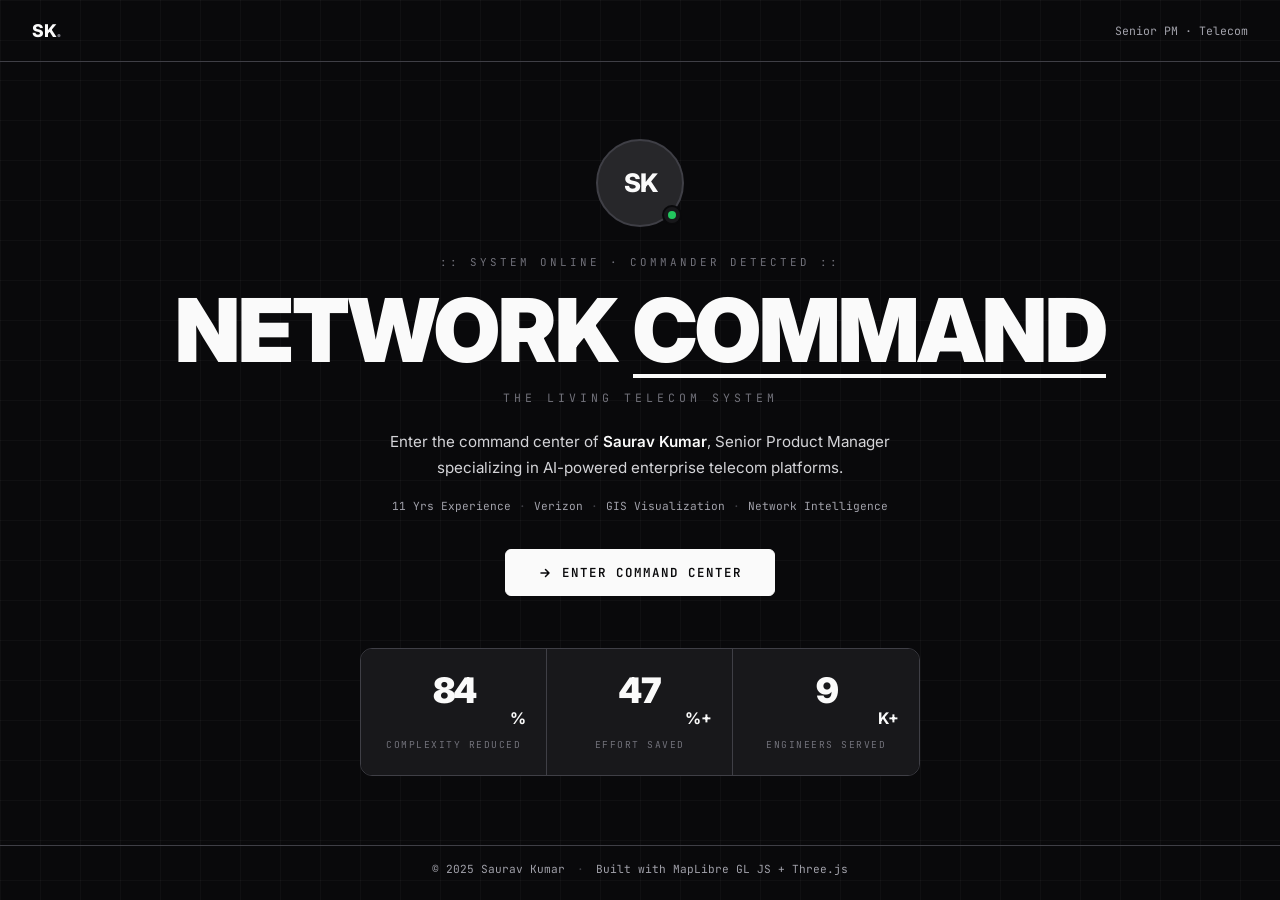
==== index.html @ 1d6c74d1 "feat: 3D Telecom Portfolio City — MapLibre + Three.js command center - Landing page: shadcn B&W them" ====
<!DOCTYPE html>
<html lang="en">
<head>
  <meta charset="UTF-8" />
  <meta name="viewport" content="width=device-width, initial-scale=1.0" />
  <title>Saurav Kumar — Network Command</title>
  <meta name="description" content="Portfolio of Saurav Kumar, Senior Product Manager specializing in enterprise telecom platforms, GIS visualization, and AI-powered network operations." />
  <link rel="preconnect" href="https://fonts.googleapis.com" />
  <link rel="preconnect" href="https://fonts.gstatic.com" crossorigin />
  <link href="https://fonts.googleapis.com/css2?family=Inter:wght@300;400;500;600;700;800;900&family=JetBrains+Mono:wght@400;500&display=swap" rel="stylesheet" />
  <link rel="stylesheet" href="style.css" />
</head>
<body class="landing-body">

  <!-- Background grid -->
  <div class="bg-grid" aria-hidden="true"></div>

  <!-- Landing Page -->
  <main class="landing" id="landing">

    <!-- Nav -->
    <nav class="landing-nav">
      <span class="nav-logo">SK<span class="nav-dot">.</span></span>
      <span class="nav-meta font-mono">Senior PM · Telecom</span>
    </nav>

    <!-- Hero -->
    <section class="hero">

      <!-- Profile avatar -->
      <div class="avatar-wrap">
        <div class="avatar" id="avatar">
          <span class="avatar-initials">SK</span>
        </div>
        <div class="avatar-badge" title="Online">
          <span class="badge-dot"></span>
        </div>
      </div>

      <!-- Status line -->
      <p class="status-line font-mono" aria-label="System status">
        :: SYSTEM ONLINE · COMMANDER DETECTED ::
      </p>

      <!-- Headline -->
      <h1 class="hero-headline">
        <span class="headline-word">NETWORK</span>
        <span class="headline-word accent-word">COMMAND</span>
      </h1>

      <p class="hero-sub font-mono">THE LIVING TELECOM SYSTEM</p>

      <!-- Description -->
      <p class="hero-desc">
        Enter the command center of <strong>Saurav Kumar</strong>, Senior Product Manager<br />
        specializing in AI-powered enterprise telecom platforms.
      </p>

      <!-- Meta tags -->
      <div class="meta-tags font-mono">
        <span>11 Yrs Experience</span>
        <span class="meta-sep">·</span>
        <span>Verizon</span>
        <span class="meta-sep">·</span>
        <span>GIS Visualization</span>
        <span class="meta-sep">·</span>
        <span>Network Intelligence</span>
      </div>

      <!-- CTA -->
      <a href="map.html" class="cta-btn" id="enter-btn">
        <svg width="14" height="14" viewBox="0 0 14 14" fill="none" aria-hidden="true">
          <path d="M3 7h8M7.5 3.5L11 7l-3.5 3.5" stroke="currentColor" stroke-width="1.5" stroke-linecap="round" stroke-linejoin="round"/>
        </svg>
        ENTER COMMAND CENTER
      </a>

      <!-- Stats -->
      <div class="stats-grid">
        <div class="stat-item">
          <span class="stat-num" data-target="90">0</span><span class="stat-unit">%</span>
          <p class="stat-label font-mono">COMPLEXITY REDUCED</p>
        </div>
        <div class="stat-item">
          <span class="stat-num" data-target="50">0</span><span class="stat-unit">%+</span>
          <p class="stat-label font-mono">EFFORT SAVED</p>
        </div>
        <div class="stat-item">
          <span class="stat-num" data-target="10">0</span><span class="stat-unit">K+</span>
          <p class="stat-label font-mono">ENGINEERS SERVED</p>
        </div>
      </div>

    </section>

    <!-- Footer -->
    <footer class="landing-footer font-mono">
      <span>© 2025 Saurav Kumar</span>
      <span class="meta-sep">·</span>
      <span>Built with MapLibre GL JS + Three.js</span>
    </footer>

  </main>

  <script>
    // Count-up animation on stat numbers
    function countUp(el) {
      const target = parseInt(el.dataset.target, 10);
      const dur = 1800;
      const start = performance.now();
      function step(now) {
        const p = Math.min((now - start) / dur, 1);
        const ease = 1 - Math.pow(1 - p, 3);
        el.textContent = Math.round(ease * target);
        if (p < 1) requestAnimationFrame(step);
      }
      requestAnimationFrame(step);
    }

    // Trigger on scroll into view
    const observer = new IntersectionObserver(entries => {
      entries.forEach(e => {
        if (e.isIntersecting) {
          e.target.querySelectorAll('.stat-num').forEach(n => countUp(n));
          observer.unobserve(e.target);
        }
      });
    }, { threshold: 0.2 });
    observer.observe(document.querySelector('.stats-grid'));

    // CTA hover ripple
    document.getElementById('enter-btn').addEventListener('mouseenter', function() {
      this.classList.add('hovered');
    });
    document.getElementById('enter-btn').addEventListener('mouseleave', function() {
      this.classList.remove('hovered');
    });
  </script>
</body>
</html>
---- style.css ----
/* ════════════════════════════════════════════════
   Shadcn Black & White Design System
   Inspired by: shadcn/ui neutral palette
   ════════════════════════════════════════════════ */

@import url('https://fonts.googleapis.com/css2?family=Inter:wght@300;400;500;600;700;800;900&family=JetBrains+Mono:wght@400;500&display=swap');

*, *::before, *::after { box-sizing: border-box; margin: 0; padding: 0; }

:root {
  /* shadcn neutral palette */
  --bg-0:        #09090b;   /* zinc-950 */
  --bg-1:        #18181b;   /* zinc-900 */
  --bg-2:        #27272a;   /* zinc-800 */
  --border:      #3f3f46;   /* zinc-700 */
  --border-light:#e4e4e7;   /* zinc-200 */
  --muted:       #71717a;   /* zinc-500 */
  --muted-fg:    #a1a1aa;   /* zinc-400 */
  --fg:          #fafafa;   /* zinc-50  */
  --fg-dim:      #d4d4d8;   /* zinc-300 */

  /* light panel vars (for map.html side panel) */
  --panel-bg:    #ffffff;
  --panel-fg:    #09090b;
  --panel-muted: #71717a;
  --panel-border:#e4e4e7;

  --font:  'Inter', system-ui, sans-serif;
  --mono:  'JetBrains Mono', 'Consolas', monospace;
  --r:     6px;
  --r-lg:  12px;
  --r-xl:  16px;
}

html, body { width: 100%; height: 100%; font-family: var(--font); }

.font-mono { font-family: var(--mono) !important; }

/* ── Shared Utilities ─────────────────────────────────────────── */
.hidden { display: none !important; }

/* ════════════════════════════════════════════════
   LANDING PAGE
   ════════════════════════════════════════════════ */

.landing-body {
  background: var(--bg-0);
  color: var(--fg);
  min-height: 100vh;
  overflow-x: hidden;
  position: relative;
}

/* Subtle grid background */
.bg-grid {
  position: fixed; inset: 0; z-index: 0; pointer-events: none;
  background-image:
    linear-gradient(rgba(255,255,255,0.03) 1px, transparent 1px),
    linear-gradient(90deg, rgba(255,255,255,0.03) 1px, transparent 1px);
  background-size: 40px 40px;
}

/* Nav */
.landing-nav {
  position: relative; z-index: 10;
  display: flex; align-items: center; justify-content: space-between;
  padding: 20px 32px;
  border-bottom: 1px solid var(--border);
}
.nav-logo {
  font-size: 1.1rem; font-weight: 800; letter-spacing: -0.5px;
  color: var(--fg);
}
.nav-dot { color: var(--muted); }
.nav-meta { font-size: 0.72rem; color: var(--muted-fg); }

/* Main hero section */
.landing { position: relative; z-index: 1; }

.hero {
  display: flex; flex-direction: column; align-items: center;
  justify-content: center; text-align: center;
  padding: 56px 24px 48px;
  min-height: calc(100vh - 65px - 52px);
  gap: 0;
}

/* Avatar */
.avatar-wrap {
  position: relative; margin-bottom: 28px;
}
.avatar {
  width: 88px; height: 88px; border-radius: 50%;
  background: var(--bg-2);
  border: 2px solid var(--border);
  display: flex; align-items: center; justify-content: center;
  overflow: hidden;
}
.avatar img { width: 100%; height: 100%; object-fit: cover; }
.avatar-initials {
  font-size: 1.6rem; font-weight: 800; color: var(--fg);
  letter-spacing: -1px;
}
.avatar-badge {
  position: absolute; bottom: 2px; right: 2px;
  width: 20px; height: 20px; border-radius: 50%;
  background: var(--bg-1); 
  display: flex; align-items: center; justify-content: center;
  border: 2px solid var(--bg-0);
}
.badge-dot {
  width: 8px; height: 8px; border-radius: 50%; background: #22c55e;
  animation: pulse-dot 2s ease-in-out infinite;
}
@keyframes pulse-dot {
  0%,100% { opacity:1; transform:scale(1); }
  50% { opacity:0.7; transform:scale(1.2); }
}

/* Status line */
.status-line {
  font-size: 0.68rem; letter-spacing: 3px; color: var(--muted);
  margin-bottom: 20px; text-transform: uppercase;
}

/* Hero headline */
.hero-headline {
  font-size: clamp(2.8rem, 8vw, 5.5rem);
  font-weight: 900; letter-spacing: -2px; line-height: 0.95;
  margin-bottom: 12px;
  display: flex; gap: 16px; flex-wrap: wrap; justify-content: center;
}
.headline-word { color: var(--fg); }
.accent-word {
  color: var(--fg);
  border-bottom: 4px solid var(--fg);
  padding-bottom: 2px;
}

/* Sub */
.hero-sub {
  font-size: 0.72rem; letter-spacing: 4px; color: var(--muted);
  margin-bottom: 24px; text-transform: uppercase;
}

/* Description */
.hero-desc {
  font-size: 0.95rem; color: var(--fg-dim); line-height: 1.7;
  font-weight: 400; max-width: 520px; margin-bottom: 18px;
}
.hero-desc strong { color: var(--fg); font-weight: 600; }

/* Meta tags */
.meta-tags {
  display: flex; align-items: center; gap: 8px; flex-wrap: wrap;
  justify-content: center;
  font-size: 0.7rem; color: var(--muted-fg); margin-bottom: 36px;
}
.meta-sep { color: var(--border); }

/* CTA Button */
.cta-btn {
  display: inline-flex; align-items: center; gap: 10px;
  background: var(--fg); color: var(--bg-0);
  font-family: var(--mono); font-size: 0.78rem; font-weight: 600;
  letter-spacing: 2px; text-transform: uppercase; text-decoration: none;
  padding: 14px 32px;
  border: 1px solid var(--fg);
  border-radius: var(--r);
  transition: all 0.18s ease;
  margin-bottom: 52px;
  position: relative; overflow: hidden;
}
.cta-btn::after {
  content: ''; position: absolute; inset: 0;
  background: var(--bg-0); opacity: 0;
  transition: opacity 0.18s;
}
.cta-btn:hover { color: var(--fg); background: transparent; }
.cta-btn svg { stroke: currentColor; flex-shrink: 0; }

/* Stats Grid */
.stats-grid {
  display: grid; grid-template-columns: repeat(3, 1fr);
  gap: 0; width: 100%; max-width: 560px;
  border: 1px solid var(--border);
  border-radius: var(--r-lg); overflow: hidden;
}
.stat-item {
  padding: 24px 20px;
  display: flex; flex-direction: column; align-items: center;
  border-right: 1px solid var(--border);
  background: var(--bg-1);
}
.stat-item:last-child { border-right: none; }
.stat-num {
  font-size: 2.2rem; font-weight: 900; color: var(--fg);
  letter-spacing: -2px; line-height: 1;
  font-variant-numeric: tabular-nums;
}
.stat-unit { font-size: 1rem; font-weight: 700; color: var(--fg); align-self: flex-end; margin-bottom: 4px; }
.stat-item > div { display: flex; align-items: baseline; gap: 2px; }
.stat-label {
  font-size: 0.6rem; letter-spacing: 1.5px; color: var(--muted);
  text-transform: uppercase; margin-top: 6px;
}

/* Landing footer */
.landing-footer {
  position: relative; z-index: 1;
  border-top: 1px solid var(--border);
  padding: 16px 32px;
  display: flex; align-items: center; justify-content: center;
  gap: 12px; font-size: 0.7rem; color: var(--muted-fg);
}

/* ════════════════════════════════════════════════
   MAP PAGE
   ════════════════════════════════════════════════ */

.map-body {
  background: #fff;
  color: var(--panel-fg);
  height: 100vh; overflow: hidden;
  font-family: var(--font);
}

/* MapLibre container */
#map { position: fixed; inset: 0; z-index: 0; }

/* Top nav bar on map page */
#map-nav {
  position: fixed; top: 0; left: 0; right: 0; z-index: 100;
  background: rgba(255,255,255,0.92); backdrop-filter: blur(12px);
  border-bottom: 1px solid var(--panel-border);
  display: flex; align-items: center; gap: 16px;
  padding: 12px 24px; height: 56px;
}
.map-nav-back {
  display: flex; align-items: center; gap: 6px;
  color: var(--panel-fg); text-decoration: none;
  font-size: 0.8rem; font-weight: 600;
  padding: 6px 12px; border: 1px solid var(--panel-border);
  border-radius: var(--r); transition: background 0.15s;
}
.map-nav-back:hover { background: var(--border-light); }
.map-nav-back svg { stroke: currentColor; }
.nav-divider { width: 1px; height: 20px; background: var(--panel-border); }
.map-nav-title {
  font-size: 0.9rem; font-weight: 700; color: var(--panel-fg);
  letter-spacing: -0.3px;
}
.map-nav-subtitle {
  font-family: var(--mono); font-size: 0.68rem;
  color: var(--panel-muted); margin-left: auto;
}
.online-badge {
  display: flex; align-items: center; gap: 5px;
  font-family: var(--mono); font-size: 0.68rem; color: #16a34a;
  background: #f0fdf4; border: 1px solid #bbf7d0;
  border-radius: 999px; padding: 3px 10px;
}
.online-dot { width: 6px; height: 6px; border-radius: 50%; background: #16a34a; }

/* Zone legend bar */
#zone-legend {
  position: fixed; bottom: 24px; left: 50%; transform: translateX(-50%);
  z-index: 100;
  background: rgba(255,255,255,0.95); backdrop-filter: blur(12px);
  border: 1px solid var(--panel-border); border-radius: 999px;
  padding: 10px 20px;
  display: flex; align-items: center; gap: 20px;
  box-shadow: 0 4px 24px rgba(0,0,0,0.08);
  white-space: nowrap;
}
.legend-item {
  display: flex; align-items: center; gap: 6px;
  font-size: 0.75rem; font-weight: 600; color: var(--panel-fg);
  cursor: pointer; transition: opacity 0.15s;
  padding: 2px 6px; border-radius: var(--r);
}
.legend-item:hover { background: var(--border-light); }
.legend-dot { width: 8px; height: 8px; border-radius: 50%; background: var(--panel-fg); flex-shrink: 0; }
.legend-dot.active { background: #000; box-shadow: 0 0 0 2px rgba(0,0,0,0.15); }

/* ── Right Side Panel ──────────────────────────────────────────── */
#zone-panel {
  position: fixed; top: 56px; right: 0; bottom: 0; z-index: 90;
  width: 380px;
  background: var(--panel-bg);
  border-left: 1px solid var(--panel-border);
  display: flex; flex-direction: column;
  transform: translateX(100%);
  transition: transform 0.3s cubic-bezier(0.16,1,0.3,1);
  overflow: hidden;
}
#zone-panel.open { transform: translateX(0); }

/* Panel header */
.panel-header {
  padding: 20px 24px 16px;
  border-bottom: 1px solid var(--panel-border);
  display: flex; align-items: flex-start; gap: 14px;
}
.panel-icon {
  width: 44px; height: 44px; border-radius: var(--r-lg);
  background: var(--border-light); display: flex;
  align-items: center; justify-content: center;
  font-size: 1.3rem; flex-shrink: 0;
}
.panel-header-text { flex: 1; min-width: 0; }
.panel-tag {
  font-family: var(--mono); font-size: 0.6rem; letter-spacing: 2px;
  color: var(--panel-muted); text-transform: uppercase; margin-bottom: 4px;
}
.panel-title {
  font-size: 1rem; font-weight: 700; color: var(--panel-fg);
  line-height: 1.25; letter-spacing: -0.3px;
}
.panel-close {
  width: 28px; height: 28px; border-radius: var(--r);
  border: 1px solid var(--panel-border);
  background: none; cursor: pointer; display: flex;
  align-items: center; justify-content: center;
  color: var(--panel-muted); flex-shrink: 0;
  transition: all 0.15s;
}
.panel-close:hover { background: var(--border-light); color: var(--panel-fg); }

/* Panel body */
.panel-body { flex: 1; overflow-y: auto; padding: 20px 24px; display: flex; flex-direction: column; gap: 20px; }

.panel-desc {
  font-size: 0.875rem; color: var(--panel-fg); line-height: 1.65;
  font-weight: 400;
}

/* Achievement metrics */
.panel-section-label {
  font-family: var(--mono); font-size: 0.6rem; letter-spacing: 2px;
  color: var(--panel-muted); text-transform: uppercase;
  margin-bottom: 10px; display: block;
}
.achievements-grid { display: flex; flex-direction: column; gap: 8px; }
.ach-row {
  display: flex; align-items: center; gap: 14px;
  padding: 12px 16px; border: 1px solid var(--panel-border);
  border-radius: var(--r-lg); background: #fafafa;
}
.ach-stat {
  font-size: 1.6rem; font-weight: 900; color: var(--panel-fg);
  letter-spacing: -1px; min-width: 72px; line-height: 1;
  font-variant-numeric: tabular-nums;
}
.ach-label {
  font-size: 0.78rem; color: var(--panel-muted); line-height: 1.35;
  font-weight: 500;
}

/* Tools */
.tools-wrap { display: flex; flex-wrap: wrap; gap: 6px; }
.tool-chip {
  font-family: var(--mono); font-size: 0.65rem; font-weight: 500;
  padding: 4px 10px; border: 1px solid var(--panel-border);
  border-radius: 999px; color: var(--panel-fg); background: transparent;
}

/* Sub-items for hall pedestals */
.pedestal-list { display: flex; flex-direction: column; gap: 8px; }
.pedestal-item {
  padding: 14px 16px; border: 1px solid var(--panel-border);
  border-radius: var(--r-lg); cursor: pointer; transition: background 0.15s;
}
.pedestal-item:hover { background: var(--border-light); }
.pedestal-item-top {
  display: flex; align-items: center; gap: 10px; margin-bottom: 4px;
}
.ped-icon { font-size: 1.2rem; }
.ped-tag { font-family: var(--mono); font-size: 0.58rem; letter-spacing: 2px; color: var(--panel-muted); }
.ped-title { font-size: 0.82rem; font-weight: 700; color: var(--panel-fg); }
.ped-body { font-size: 0.78rem; color: var(--panel-muted); line-height: 1.55; display: none; }
.pedestal-item.expanded .ped-body { display: block; margin-top: 8px; }

/* Scrollbar */
.panel-body::-webkit-scrollbar { width: 4px; }
.panel-body::-webkit-scrollbar-track { background: transparent; }
.panel-body::-webkit-scrollbar-thumb { background: var(--panel-border); border-radius: 2px; }

/* ── Marker Popup ──────────────────────────────────────────────── */
.zone-marker-label {
  background: #fff; color: #09090b;
  border: 1px solid #e4e4e7; border-radius: 6px;
  padding: 6px 12px; font-family: 'Inter', sans-serif;
  font-size: 0.72rem; font-weight: 600; cursor: pointer;
  box-shadow: 0 2px 8px rgba(0,0,0,0.08);
  white-space: nowrap; transition: all 0.15s;
  display: flex; align-items: center; gap: 6px;
}
.zone-marker-label:hover { background: #09090b; color: #fff; border-color: #09090b; }
.zone-marker-label .zm-num {
  font-family: 'JetBrains Mono', monospace; font-size: 0.58rem;
  color: #71717a;
}
.zone-marker-label:hover .zm-num { color: #a1a1aa; }

/* ── 3D Tower Tooltip ──────────────────────────────────────────── */
.maplibregl-popup-content {
  background: #fff !important; color: #09090b !important;
  border: 1px solid #e4e4e7 !important; border-radius: 8px !important;
  padding: 0 !important; font-family: 'Inter', sans-serif !important;
  box-shadow: 0 8px 24px rgba(0,0,0,0.1) !important;
  min-width: 200px;
}
.maplibregl-popup-close-button { color: #71717a !important; padding: 8px !important; }
.maplibregl-popup-tip { display: none !important; }

/* Responsive */
@media (max-width: 640px) {
  .hero-headline { font-size: 2.5rem; gap: 8px; }
  .stats-grid { grid-template-columns: repeat(3, 1fr); }
  #zone-panel { width: 100%; top: auto; height: 60vh; transform: translateY(100%); border-left: none; border-top: 1px solid var(--panel-border); }
  #zone-panel.open { transform: translateY(0); }
  #zone-legend { display: none; }
}
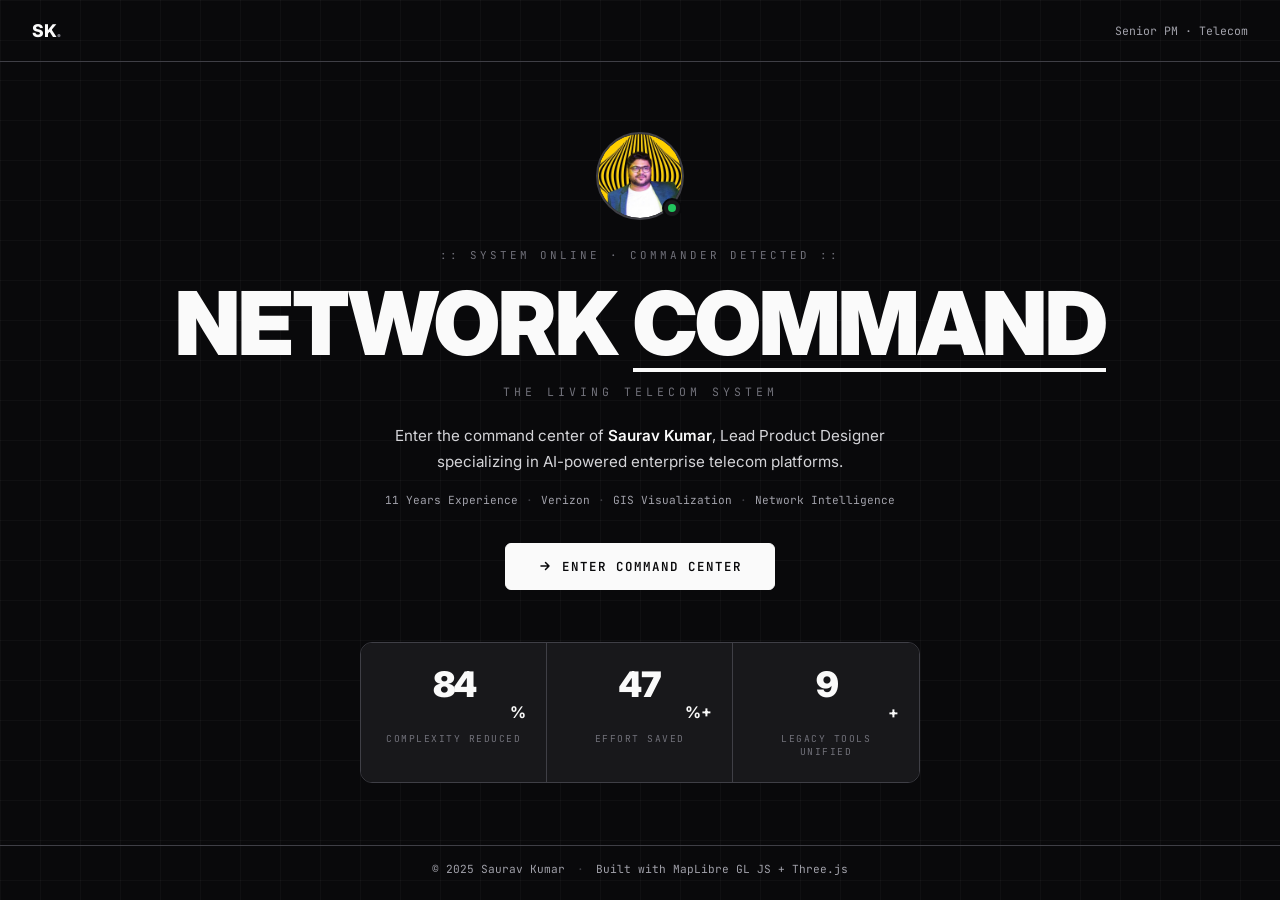
==== commit 28d0f297: "feat: distinct 3D zone models, About Me modal, zone content updates - 4 distinct Three.js models: Sk" ====
--- a/index.html
+++ b/index.html
@@ -30,7 +30,7 @@
       <!-- Profile avatar -->
       <div class="avatar-wrap">
         <div class="avatar" id="avatar">
-          <span class="avatar-initials">SK</span>
+          <img src="avatar.jpg" alt="Saurav Kumar" style="width:100%;height:100%;object-fit:cover;border-radius:50%;" />
         </div>
         <div class="avatar-badge" title="Online">
           <span class="badge-dot"></span>
@@ -52,13 +52,13 @@
 
       <!-- Description -->
       <p class="hero-desc">
-        Enter the command center of <strong>Saurav Kumar</strong>, Senior Product Manager<br />
+      Enter the command center of <strong>Saurav Kumar</strong>, Lead Product Designer<br />
         specializing in AI-powered enterprise telecom platforms.
       </p>
 
       <!-- Meta tags -->
       <div class="meta-tags font-mono">
-        <span>11 Yrs Experience</span>
+        <span>11 Years Experience</span>
         <span class="meta-sep">·</span>
         <span>Verizon</span>
         <span class="meta-sep">·</span>
@@ -86,8 +86,8 @@
           <p class="stat-label font-mono">EFFORT SAVED</p>
         </div>
         <div class="stat-item">
-          <span class="stat-num" data-target="10">0</span><span class="stat-unit">K+</span>
-          <p class="stat-label font-mono">ENGINEERS SERVED</p>
+          <span class="stat-num" data-target="10">0</span><span class="stat-unit">+</span>
+          <p class="stat-label font-mono">LEGACY TOOLS UNIFIED</p>
         </div>
       </div>
 
--- a/style.css
+++ b/style.css
@@ -422,3 +422,212 @@
   #zone-panel.open { transform: translateY(0); }
   #zone-legend { display: none; }
 }
+
+/* ════════════════════════════════════════════════
+   ABOUT ME — Nav Button
+   ════════════════════════════════════════════════ */
+.about-btn {
+  display: flex; align-items: center; gap: 8px;
+  background: var(--panel-fg); color: var(--panel-bg);
+  border: 1px solid var(--panel-fg);
+  border-radius: var(--r); padding: 6px 14px;
+  font-family: var(--font); font-size: 0.78rem; font-weight: 600;
+  cursor: pointer; transition: all 0.15s; white-space: nowrap;
+}
+.about-btn:hover { background: var(--bg-1); color: var(--fg); border-color: var(--bg-1); }
+.about-btn-avatar {
+  width: 24px; height: 24px; border-radius: 50%;
+  object-fit: cover; border: 1px solid rgba(255,255,255,0.3);
+}
+
+/* ════════════════════════════════════════════════
+   ABOUT ME — Full-Screen Modal
+   ════════════════════════════════════════════════ */
+.about-modal {
+  position: fixed; inset: 0; z-index: 200;
+  background: rgba(0,0,0,0.6); backdrop-filter: blur(6px);
+  overflow-y: auto;
+  display: flex; justify-content: center; align-items: flex-start;
+  padding: 32px 24px 80px;
+}
+.about-modal.hidden { display: none !important; }
+
+.about-modal-inner {
+  background: #fff; border-radius: var(--r-xl);
+  width: 100%; max-width: 960px;
+  border: 1px solid var(--panel-border);
+  position: relative; padding: 40px 40px 48px;
+  display: flex; flex-direction: column; gap: 40px;
+}
+
+.about-modal-close {
+  position: absolute; top: 16px; right: 16px;
+  width: 32px; height: 32px; border-radius: var(--r);
+  border: 1px solid var(--panel-border); background: none;
+  cursor: pointer; display: flex; align-items: center; justify-content: center;
+  color: var(--panel-muted); transition: all 0.15s;
+}
+.about-modal-close:hover { background: var(--border-light); color: var(--panel-fg); }
+
+/* Section wrapper */
+.about-section {
+  display: flex; flex-direction: column; gap: 20px;
+  padding-bottom: 40px; border-bottom: 1px solid var(--panel-border);
+}
+.about-section:last-child { border-bottom: none; padding-bottom: 0; }
+
+/* Header elements */
+.about-supertitle {
+  font-size: 0.65rem; letter-spacing: 3px; color: var(--panel-muted);
+  text-transform: uppercase;
+}
+.about-headline {
+  font-size: clamp(1.8rem, 4vw, 2.8rem); font-weight: 900;
+  letter-spacing: -1.5px; color: var(--panel-fg); line-height: 1;
+}
+.about-accent {
+  color: var(--panel-fg);
+  border-bottom: 3px solid var(--panel-fg);
+}
+
+/* Two-column grid */
+.about-grid {
+  display: grid; grid-template-columns: 1fr 400px; gap: 32px;
+}
+@media (max-width: 768px) { .about-grid { grid-template-columns: 1fr; } }
+
+.about-left { display: flex; flex-direction: column; gap: 20px; }
+.about-right { display: flex; flex-direction: column; gap: 16px; }
+
+/* Profile card */
+.profile-card {
+  display: flex; align-items: center; gap: 14px;
+  padding: 16px; border: 1px solid var(--panel-border);
+  border-radius: var(--r-lg); background: #fafafa;
+}
+.profile-card-avatar {
+  width: 60px; height: 60px; border-radius: var(--r-lg);
+  object-fit: cover; flex-shrink: 0;
+  border: 1px solid var(--panel-border);
+}
+.profile-name { font-size: 1rem; font-weight: 700; color: var(--panel-fg); letter-spacing: -0.3px; }
+.profile-role { font-size: 0.78rem; color: var(--panel-muted); margin-top: 2px; }
+.profile-exp { font-size: 0.68rem; color: var(--panel-muted); margin-top: 4px; }
+
+/* Bio */
+.about-bio { display: flex; flex-direction: column; gap: 12px; }
+.about-bio p { font-size: 0.875rem; color: var(--panel-fg); line-height: 1.7; }
+
+/* Career Timeline */
+.about-timeline { display: flex; flex-direction: column; gap: 12px; }
+.timeline-label {
+  font-size: 0.6rem; letter-spacing: 2.5px; color: var(--panel-muted);
+  text-transform: uppercase; display: block; margin-bottom: 4px;
+}
+.timeline-item {
+  display: flex; gap: 12px; align-items: flex-start;
+}
+.timeline-dot {
+  width: 10px; height: 10px; border-radius: 50%;
+  background: var(--border-light); border: 2px solid var(--panel-border);
+  flex-shrink: 0; margin-top: 4px;
+}
+.timeline-dot.active { background: var(--panel-fg); border-color: var(--panel-fg); }
+.timeline-content { flex: 1; }
+.timeline-row {
+  display: flex; justify-content: space-between; align-items: baseline;
+  gap: 8px; margin-bottom: 2px;
+}
+.timeline-content strong { font-size: 0.875rem; font-weight: 700; color: var(--panel-fg); }
+.timeline-date { font-size: 0.68rem; color: var(--panel-muted); }
+.timeline-content p { font-size: 0.78rem; color: var(--panel-muted); }
+
+/* Skills */
+.skill-group {
+  padding: 14px; border: 1px solid var(--panel-border);
+  border-radius: var(--r-lg); display: flex; flex-direction: column; gap: 10px;
+}
+.skill-group-label {
+  font-size: 0.6rem; letter-spacing: 2px; color: var(--panel-muted);
+  text-transform: uppercase;
+}
+.skill-chips {
+  display: flex; flex-wrap: wrap; gap: 6px;
+}
+.skill-chips span {
+  font-size: 0.72rem; font-weight: 500;
+  padding: 4px 10px; border: 1px solid var(--panel-border);
+  border-radius: 999px; color: var(--panel-fg); background: #fff;
+  transition: background 0.12s;
+}
+.skill-chips span:hover { background: var(--border-light); }
+
+/* ── Awards Section ─────────────────────────────────────────── */
+.awards-list { display: flex; flex-direction: column; gap: 0; }
+.award-item {
+  display: flex; gap: 20px; align-items: flex-start;
+  padding: 14px 0; border-bottom: 1px solid var(--panel-border);
+}
+.award-item:last-child { border-bottom: none; }
+.award-year {
+  font-size: 0.72rem; color: var(--panel-muted);
+  min-width: 40px; padding-top: 2px; letter-spacing: 0.5px;
+}
+.award-item strong { font-size: 0.875rem; font-weight: 700; color: var(--panel-fg); display: block; }
+.award-item p { font-size: 0.78rem; color: var(--panel-muted); margin-top: 2px; }
+
+/* ── Contact Section ─────────────────────────────────────────── */
+.contact-headline {
+  font-size: 0.95rem; color: var(--panel-fg); line-height: 1.6; font-weight: 400;
+}
+.contact-grid {
+  display: grid; grid-template-columns: 1fr 1fr; gap: 32px;
+}
+@media (max-width: 640px) { .contact-grid { grid-template-columns: 1fr; } }
+
+.contact-stat-row {
+  display: flex; gap: 24px; margin-bottom: 20px;
+}
+.contact-stat {
+  font-size: 1.8rem; font-weight: 900; color: var(--panel-fg);
+  letter-spacing: -1.5px; line-height: 1;
+}
+.contact-stat span { font-size: 0.68rem; font-weight: 500; color: var(--panel-muted); letter-spacing: 1.5px; display: block; text-transform: uppercase; margin-top: 2px; }
+
+.contact-list { list-style: none; display: flex; flex-direction: column; gap: 10px; }
+.contact-list li { display: flex; align-items: center; gap: 12px; font-size: 0.8rem; }
+.cl-label {
+  font-size: 0.58rem; letter-spacing: 2px; color: var(--panel-muted);
+  min-width: 64px; text-transform: uppercase;
+}
+.contact-list a { color: var(--panel-fg); text-decoration: none; font-weight: 500; }
+.contact-list a:hover { text-decoration: underline; }
+
+/* Contact form */
+.contact-form { display: flex; flex-direction: column; gap: 14px; }
+.form-group { display: flex; flex-direction: column; gap: 5px; }
+.form-group label { font-size: 0.6rem; letter-spacing: 2px; color: var(--panel-muted); text-transform: uppercase; }
+.form-group input, .form-group textarea {
+  font-family: var(--font); font-size: 0.875rem;
+  padding: 10px 12px; border: 1px solid var(--panel-border);
+  border-radius: var(--r); outline: none; color: var(--panel-fg);
+  background: #fff; transition: border 0.15s; resize: vertical;
+}
+.form-group input:focus, .form-group textarea:focus { border-color: var(--panel-fg); }
+.transmit-btn {
+  display: inline-flex; align-items: center; gap: 8px;
+  background: var(--panel-fg); color: #fff;
+  border: none; cursor: pointer; border-radius: var(--r);
+  font-size: 0.78rem; letter-spacing: 2px; padding: 12px 20px;
+  font-weight: 600; transition: opacity 0.15s; align-self: flex-start;
+}
+.transmit-btn:hover { opacity: 0.85; }
+.form-success {
+  font-size: 0.78rem; color: #16a34a; font-family: var(--mono);
+  margin-top: 4px;
+}
+
+/* Scrollbar for modal */
+.about-modal::-webkit-scrollbar { width: 5px; }
+.about-modal::-webkit-scrollbar-thumb { background: #d4d4d8; border-radius: 3px; }
+
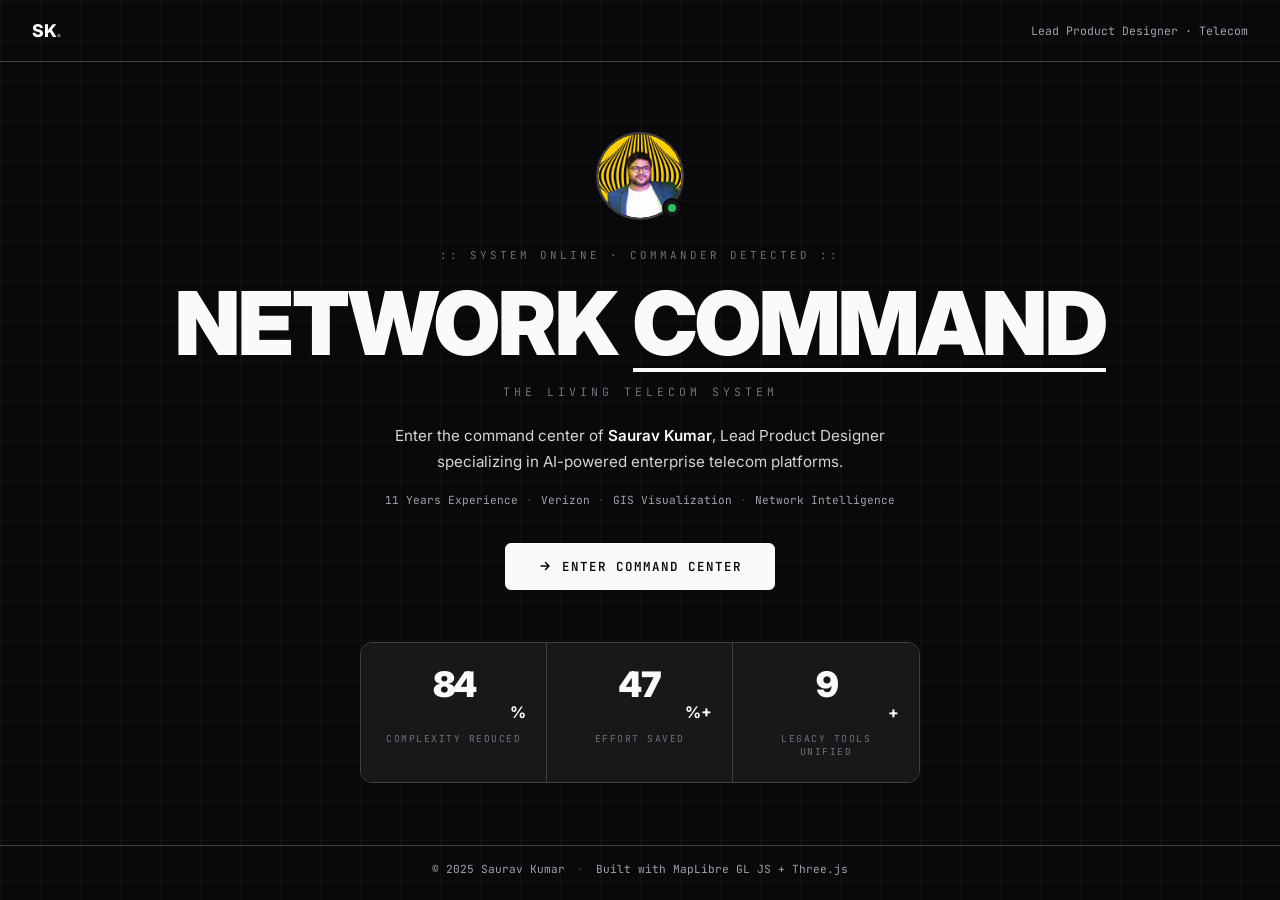
==== commit 2bf80fa5: "chore: formatting cleanup + nav subtitle update (Lead Product Designer, 4 Zones)" ====
--- a/index.html
+++ b/index.html
@@ -1,15 +1,20 @@
 <!DOCTYPE html>
 <html lang="en">
+
 <head>
   <meta charset="UTF-8" />
   <meta name="viewport" content="width=device-width, initial-scale=1.0" />
   <title>Saurav Kumar — Network Command</title>
-  <meta name="description" content="Portfolio of Saurav Kumar, Senior Product Manager specializing in enterprise telecom platforms, GIS visualization, and AI-powered network operations." />
+  <meta name="description"
+    content="Portfolio of Saurav Kumar, Senior Product Manager specializing in enterprise telecom platforms, GIS visualization, and AI-powered network operations." />
   <link rel="preconnect" href="https://fonts.googleapis.com" />
   <link rel="preconnect" href="https://fonts.gstatic.com" crossorigin />
-  <link href="https://fonts.googleapis.com/css2?family=Inter:wght@300;400;500;600;700;800;900&family=JetBrains+Mono:wght@400;500&display=swap" rel="stylesheet" />
+  <link
+    href="https://fonts.googleapis.com/css2?family=Inter:wght@300;400;500;600;700;800;900&family=JetBrains+Mono:wght@400;500&display=swap"
+    rel="stylesheet" />
   <link rel="stylesheet" href="style.css" />
 </head>
+
 <body class="landing-body">
 
   <!-- Background grid -->
@@ -21,7 +26,7 @@
     <!-- Nav -->
     <nav class="landing-nav">
       <span class="nav-logo">SK<span class="nav-dot">.</span></span>
-      <span class="nav-meta font-mono">Senior PM · Telecom</span>
+      <span class="nav-meta font-mono">Lead Product Designer · Telecom</span>
     </nav>
 
     <!-- Hero -->
@@ -52,7 +57,7 @@
 
       <!-- Description -->
       <p class="hero-desc">
-      Enter the command center of <strong>Saurav Kumar</strong>, Lead Product Designer<br />
+        Enter the command center of <strong>Saurav Kumar</strong>, Lead Product Designer<br />
         specializing in AI-powered enterprise telecom platforms.
       </p>
 
@@ -70,7 +75,8 @@
       <!-- CTA -->
       <a href="map.html" class="cta-btn" id="enter-btn">
         <svg width="14" height="14" viewBox="0 0 14 14" fill="none" aria-hidden="true">
-          <path d="M3 7h8M7.5 3.5L11 7l-3.5 3.5" stroke="currentColor" stroke-width="1.5" stroke-linecap="round" stroke-linejoin="round"/>
+          <path d="M3 7h8M7.5 3.5L11 7l-3.5 3.5" stroke="currentColor" stroke-width="1.5" stroke-linecap="round"
+            stroke-linejoin="round" />
         </svg>
         ENTER COMMAND CENTER
       </a>
@@ -129,12 +135,13 @@
     observer.observe(document.querySelector('.stats-grid'));
 
     // CTA hover ripple
-    document.getElementById('enter-btn').addEventListener('mouseenter', function() {
+    document.getElementById('enter-btn').addEventListener('mouseenter', function () {
       this.classList.add('hovered');
     });
-    document.getElementById('enter-btn').addEventListener('mouseleave', function() {
+    document.getElementById('enter-btn').addEventListener('mouseleave', function () {
       this.classList.remove('hovered');
     });
   </script>
 </body>
-</html>
+
+</html>
